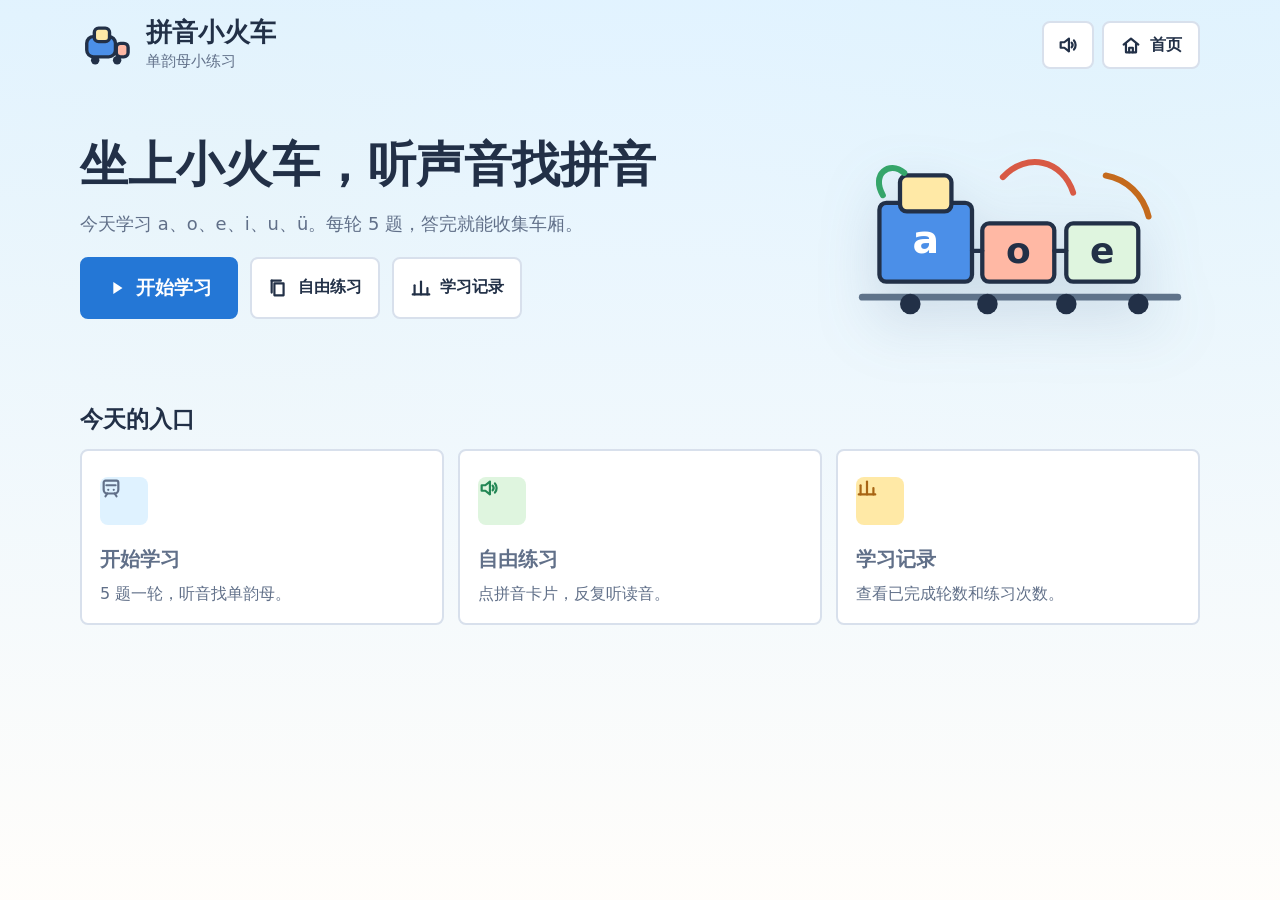
==== index.html @ 7b32546c "first commit" ====
<!doctype html>
<html lang="zh-CN">
  <head>
    <meta charset="UTF-8" />
    <meta name="viewport" content="width=device-width, initial-scale=1.0" />
    <title>拼音小火车</title>
    <link rel="stylesheet" href="./styles.css" />
  </head>
  <body>
    <div id="app" class="app-shell" aria-live="polite"></div>
    <script src="./app.js"></script>
  </body>
</html>
---- styles.css ----
:root {
  color-scheme: light;
  --ink: #223047;
  --muted: #617089;
  --paper: #fffdfa;
  --surface: #ffffff;
  --line: #d8e0ec;
  --sky: #dff2ff;
  --leaf: #dff5df;
  --sun: #ffe9a6;
  --coral: #ffb8a4;
  --blue: #4b8fe8;
  --green: #35a56a;
  --red: #d85a45;
  --shadow: 0 18px 38px rgba(38, 59, 92, 0.16);
  --radius: 8px;
}

* {
  box-sizing: border-box;
}

html,
body {
  min-height: 100%;
}

body {
  margin: 0;
  font-family:
    "PingFang SC", "Microsoft YaHei", "Noto Sans CJK SC", system-ui,
    sans-serif;
  background:
    linear-gradient(180deg, rgba(223, 242, 255, 0.92), rgba(255, 253, 250, 0.9)),
    radial-gradient(circle at 18% 20%, rgba(255, 233, 166, 0.45), transparent 28%),
    radial-gradient(circle at 88% 12%, rgba(223, 245, 223, 0.7), transparent 30%);
  color: var(--ink);
}

button {
  font: inherit;
}

.app-shell {
  min-height: 100vh;
}

.screen {
  min-height: 100vh;
  display: flex;
  flex-direction: column;
}

.topbar {
  width: min(1120px, calc(100% - 32px));
  margin: 0 auto;
  padding: 18px 0 10px;
  display: flex;
  align-items: center;
  justify-content: space-between;
  gap: 12px;
}

.brand {
  display: flex;
  align-items: center;
  gap: 12px;
  min-width: 0;
}

.brand-mark {
  width: 54px;
  height: 54px;
  flex: 0 0 auto;
}

.brand-copy {
  min-width: 0;
}

.brand-title {
  margin: 0;
  font-size: 1.6rem;
  line-height: 1.15;
}

.brand-subtitle {
  margin: 4px 0 0;
  color: var(--muted);
  font-size: 0.95rem;
}

.toolbar {
  display: flex;
  align-items: center;
  gap: 8px;
  flex-wrap: wrap;
  justify-content: flex-end;
}

.icon-button,
.text-button,
.primary-button,
.choice-button,
.mode-card,
.letter-card {
  border: 2px solid var(--line);
  border-radius: var(--radius);
  background: var(--surface);
  color: var(--ink);
  cursor: pointer;
  transition:
    transform 140ms ease,
    box-shadow 140ms ease,
    border-color 140ms ease,
    background 140ms ease;
}

.icon-button,
.text-button,
.primary-button {
  display: inline-flex;
  align-items: center;
  justify-content: center;
  gap: 8px;
  min-height: 48px;
}

.icon-button {
  width: 52px;
  padding: 0;
}

.text-button {
  padding: 0 16px;
  font-weight: 700;
}

.primary-button {
  min-height: 62px;
  padding: 0 24px;
  border-color: #2477d6;
  background: #2477d6;
  color: #fff;
  font-size: 1.2rem;
  font-weight: 800;
}

.icon {
  width: 22px;
  height: 22px;
  stroke: currentColor;
  stroke-width: 2.4;
  stroke-linecap: round;
  stroke-linejoin: round;
  fill: none;
  flex: 0 0 auto;
}

.icon-fill {
  fill: currentColor;
  stroke: none;
}

.icon-button:hover,
.text-button:hover,
.primary-button:hover,
.choice-button:hover,
.mode-card:hover,
.letter-card:hover {
  transform: translateY(-2px);
  box-shadow: var(--shadow);
  border-color: #8eb7ee;
}

.icon-button:focus-visible,
.text-button:focus-visible,
.primary-button:focus-visible,
.choice-button:focus-visible,
.mode-card:focus-visible,
.letter-card:focus-visible {
  outline: 4px solid rgba(75, 143, 232, 0.28);
  outline-offset: 2px;
}

.hero-band {
  width: min(1120px, calc(100% - 32px));
  margin: 0 auto;
  padding: 18px 0 28px;
  display: grid;
  grid-template-columns: minmax(0, 1fr) 360px;
  align-items: center;
  gap: 28px;
}

.welcome-copy {
  display: grid;
  gap: 18px;
}

.welcome-title {
  margin: 0;
  max-width: 720px;
  font-size: 3rem;
  line-height: 1.08;
}

.welcome-note {
  margin: 0;
  color: var(--muted);
  font-size: 1.12rem;
  line-height: 1.65;
  max-width: 620px;
}

.hero-actions {
  display: flex;
  gap: 12px;
  flex-wrap: wrap;
}

.train-scene {
  width: 100%;
  max-width: 360px;
  justify-self: center;
  filter: drop-shadow(0 20px 28px rgba(55, 89, 128, 0.18));
}

.section {
  width: min(1120px, calc(100% - 32px));
  margin: 0 auto;
  padding: 18px 0 34px;
}

.section-title {
  margin: 0 0 14px;
  font-size: 1.45rem;
}

.mode-grid {
  display: grid;
  grid-template-columns: repeat(3, minmax(0, 1fr));
  gap: 14px;
}

.mode-card {
  min-height: 156px;
  padding: 18px;
  display: grid;
  align-content: space-between;
  text-align: left;
}

.mode-card strong {
  display: block;
  font-size: 1.25rem;
}

.mode-card span {
  display: block;
  color: var(--muted);
  margin-top: 8px;
  line-height: 1.45;
}

.mode-art {
  width: 48px;
  height: 48px;
  display: grid;
  place-items: center;
  color: #2477d6;
  background: var(--sky);
  border-radius: var(--radius);
  margin-bottom: 12px;
}

.mode-card:nth-child(2) .mode-art {
  color: #238755;
  background: var(--leaf);
}

.mode-card:nth-child(3) .mode-art {
  color: #a86413;
  background: var(--sun);
}

.game-layout {
  width: min(1040px, calc(100% - 32px));
  margin: 0 auto;
  padding: 16px 0 28px;
  flex: 1;
  display: grid;
  grid-template-rows: auto 1fr auto;
  gap: 16px;
}

.progress-row {
  display: grid;
  grid-template-columns: minmax(90px, auto) 1fr minmax(90px, auto);
  align-items: center;
  gap: 12px;
}

.progress-text {
  color: var(--muted);
  font-weight: 800;
  white-space: nowrap;
}

.progress-track {
  height: 14px;
  border-radius: 999px;
  background: rgba(255, 255, 255, 0.74);
  border: 2px solid var(--line);
  overflow: hidden;
}

.progress-fill {
  height: 100%;
  width: 0%;
  background: linear-gradient(90deg, var(--green), var(--blue));
  transition: width 220ms ease;
}

.question-stage {
  display: grid;
  grid-template-columns: 340px minmax(0, 1fr);
  align-items: center;
  gap: 24px;
  min-height: 360px;
}

.sound-panel {
  background: var(--surface);
  border: 2px solid var(--line);
  border-radius: var(--radius);
  padding: 20px;
  min-height: 330px;
  display: grid;
  align-content: center;
  justify-items: center;
  gap: 18px;
}

.sound-disc {
  width: 180px;
  height: 180px;
  border-radius: 50%;
  border: 8px solid #ffe07a;
  background:
    linear-gradient(135deg, #ffffff 0 45%, #eff7ff 45% 100%);
  display: grid;
  place-items: center;
  position: relative;
  box-shadow: inset 0 -10px 0 rgba(34, 48, 71, 0.07);
}

.sound-disc::before,
.sound-disc::after {
  content: "";
  position: absolute;
  border-radius: 50%;
  border: 3px solid rgba(75, 143, 232, 0.38);
  animation: pulse 1.4s ease-out infinite;
}

.sound-disc::before {
  inset: 26px;
}

.sound-disc::after {
  inset: 8px;
  animation-delay: 0.24s;
}

.sound-letter {
  font-size: 5rem;
  line-height: 1;
  font-weight: 900;
  color: var(--blue);
  z-index: 1;
}

.sound-prompt {
  margin: 0;
  min-height: 62px;
  color: var(--muted);
  font-size: 1.25rem;
  line-height: 1.45;
  text-align: center;
}

.choices {
  display: grid;
  grid-template-columns: repeat(3, minmax(0, 1fr));
  gap: 14px;
}

.choice-button {
  min-height: 168px;
  padding: 16px;
  display: grid;
  place-items: center;
  font-size: 4rem;
  font-weight: 900;
  line-height: 1;
}

.choice-button.correct {
  border-color: #238755;
  background: #ecfbf1;
  color: #17683f;
  animation: pop 360ms ease;
}

.choice-button.wrong {
  border-color: #d85a45;
  background: #fff0ec;
  color: #a83223;
  animation: shake 360ms ease;
}

.feedback-row {
  min-height: 72px;
  display: grid;
  grid-template-columns: 1fr auto;
  align-items: center;
  gap: 12px;
}

.feedback {
  margin: 0;
  padding: 14px 16px;
  min-height: 58px;
  border: 2px solid var(--line);
  border-radius: var(--radius);
  background: rgba(255, 255, 255, 0.76);
  color: var(--ink);
  font-size: 1.18rem;
  font-weight: 800;
  display: flex;
  align-items: center;
}

.practice-grid {
  width: min(980px, calc(100% - 32px));
  margin: 0 auto;
  padding: 18px 0 32px;
  display: grid;
  grid-template-columns: repeat(3, minmax(0, 1fr));
  gap: 14px;
}

.letter-card {
  min-height: 178px;
  padding: 18px;
  display: grid;
  grid-template-rows: auto 1fr auto;
  gap: 10px;
}

.letter-symbol {
  font-size: 4.5rem;
  line-height: 1;
  font-weight: 900;
  color: var(--blue);
}

.letter-word {
  color: var(--muted);
  font-size: 1.15rem;
  align-self: end;
}

.record-panel,
.result-panel {
  width: min(920px, calc(100% - 32px));
  margin: 20px auto 34px;
  background: rgba(255, 255, 255, 0.86);
  border: 2px solid var(--line);
  border-radius: var(--radius);
  padding: 22px;
}

.result-title {
  margin: 0;
  font-size: 2.2rem;
  line-height: 1.18;
}

.result-subtitle {
  margin: 8px 0 0;
  color: var(--muted);
  font-size: 1.12rem;
}

.carriage-line {
  margin: 22px 0;
  display: flex;
  gap: 8px;
  flex-wrap: wrap;
}

.carriage {
  min-width: 78px;
  min-height: 60px;
  border: 2px solid #cc7b2d;
  border-radius: var(--radius);
  background: #ffd56c;
  display: grid;
  place-items: center;
  position: relative;
  font-size: 2rem;
  font-weight: 900;
}

.carriage::before,
.carriage::after {
  content: "";
  position: absolute;
  bottom: -10px;
  width: 16px;
  height: 16px;
  border-radius: 50%;
  background: #334155;
}

.carriage::before {
  left: 14px;
}

.carriage::after {
  right: 14px;
}

.stats-grid {
  display: grid;
  grid-template-columns: repeat(3, minmax(0, 1fr));
  gap: 12px;
}

.stat-tile {
  min-height: 120px;
  border: 2px solid var(--line);
  border-radius: var(--radius);
  background: var(--surface);
  padding: 14px;
}

.stat-letter {
  font-size: 2.2rem;
  font-weight: 900;
  color: var(--blue);
}

.stat-copy {
  margin-top: 8px;
  color: var(--muted);
  line-height: 1.45;
}

.empty-note {
  margin: 0;
  color: var(--muted);
  font-size: 1.12rem;
  line-height: 1.6;
}

@keyframes pulse {
  0% {
    transform: scale(0.86);
    opacity: 0.8;
  }
  100% {
    transform: scale(1.08);
    opacity: 0.12;
  }
}

@keyframes pop {
  50% {
    transform: scale(1.04);
  }
}

@keyframes shake {
  25% {
    transform: translateX(-6px);
  }
  50% {
    transform: translateX(6px);
  }
  75% {
    transform: translateX(-3px);
  }
}

@media (max-width: 860px) {
  .hero-band,
  .question-stage {
    grid-template-columns: 1fr;
  }

  .train-scene {
    max-width: 300px;
  }

  .mode-grid,
  .choices,
  .practice-grid,
  .stats-grid {
    grid-template-columns: 1fr;
  }

  .welcome-title {
    font-size: 2.25rem;
  }

  .sound-panel {
    min-height: 280px;
  }

  .choice-button {
    min-height: 112px;
  }
}

@media (max-width: 560px) {
  .topbar {
    align-items: flex-start;
    flex-direction: column;
  }

  .toolbar {
    justify-content: flex-start;
  }

  .brand-title {
    font-size: 1.35rem;
  }

  .brand-subtitle {
    font-size: 0.9rem;
  }

  .welcome-title {
    font-size: 1.9rem;
  }

  .progress-row {
    grid-template-columns: 1fr;
  }

  .feedback-row {
    grid-template-columns: 1fr;
  }

  .sound-disc {
    width: 150px;
    height: 150px;
  }

  .sound-letter {
    font-size: 4rem;
  }
}
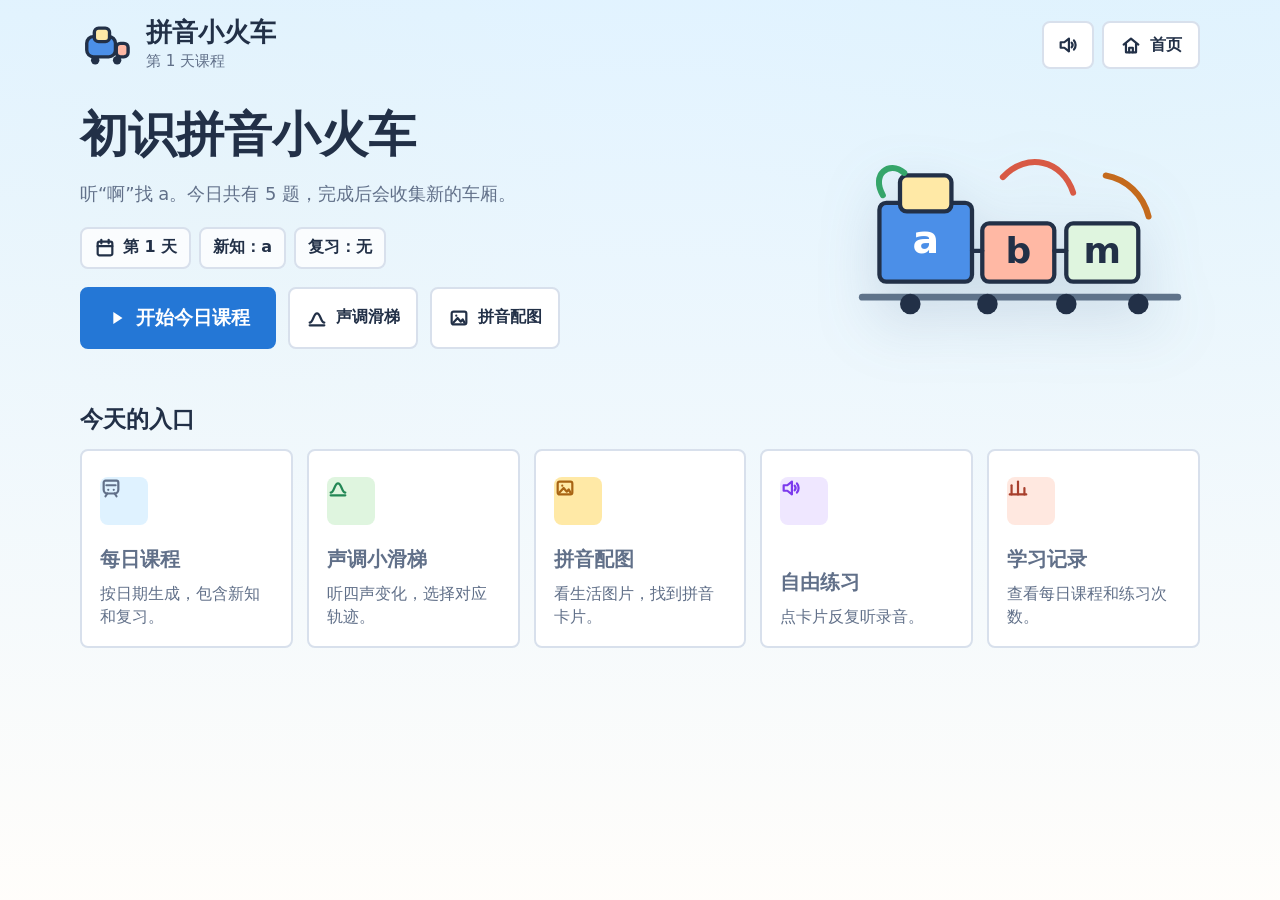
==== commit 6dd4ad2c: "Add parent records and generated audio" ====
--- a/index.html
+++ b/index.html
@@ -4,6 +4,7 @@
     <meta charset="UTF-8" />
     <meta name="viewport" content="width=device-width, initial-scale=1.0" />
     <title>拼音小火车</title>
+    <link rel="icon" href="data:image/svg+xml,%3Csvg xmlns='http://www.w3.org/2000/svg' viewBox='0 0 64 64'%3E%3Crect x='8' y='24' width='34' height='22' rx='7' fill='%234b8fe8'/%3E%3Crect x='17' y='12' width='18' height='17' rx='5' fill='%23ffe9a6'/%3E%3Ccircle cx='18' cy='50' r='5' fill='%23223047'/%3E%3Ccircle cx='44' cy='50' r='5' fill='%23223047'/%3E%3C/svg%3E" />
     <link rel="stylesheet" href="./styles.css" />
   </head>
   <body>
--- a/styles.css
+++ b/styles.css
@@ -98,6 +98,19 @@
   justify-content: flex-end;
 }
 
+.audio-status {
+  min-height: 40px;
+  padding: 0 10px;
+  border: 2px solid #f0c56a;
+  border-radius: var(--radius);
+  background: #fff6db;
+  color: #805200;
+  display: inline-flex;
+  align-items: center;
+  font-size: 0.9rem;
+  font-weight: 900;
+}
+
 .icon-button,
 .text-button,
 .primary-button,
@@ -237,9 +250,28 @@
   font-size: 1.45rem;
 }
 
+.course-summary {
+  display: flex;
+  flex-wrap: wrap;
+  gap: 8px;
+}
+
+.course-summary span {
+  min-height: 42px;
+  padding: 0 12px;
+  border: 2px solid var(--line);
+  border-radius: var(--radius);
+  background: rgba(255, 255, 255, 0.76);
+  color: var(--ink);
+  display: inline-flex;
+  align-items: center;
+  gap: 7px;
+  font-weight: 800;
+}
+
 .mode-grid {
   display: grid;
-  grid-template-columns: repeat(3, minmax(0, 1fr));
+  grid-template-columns: repeat(auto-fit, minmax(190px, 1fr));
   gap: 14px;
 }
 
@@ -282,6 +314,16 @@
 .mode-card:nth-child(3) .mode-art {
   color: #a86413;
   background: var(--sun);
+}
+
+.mode-card:nth-child(4) .mode-art {
+  color: #7c3aed;
+  background: #efe7ff;
+}
+
+.mode-card:nth-child(5) .mode-art {
+  color: #a83f2d;
+  background: #ffe8e0;
 }
 
 .game-layout {
@@ -330,7 +372,9 @@
   min-height: 360px;
 }
 
-.sound-panel {
+.sound-panel,
+.picture-panel,
+.tone-panel {
   background: var(--surface);
   border: 2px solid var(--line);
   border-radius: var(--radius);
@@ -340,6 +384,18 @@
   align-content: center;
   justify-items: center;
   gap: 18px;
+}
+
+.picture-panel {
+  background:
+    linear-gradient(180deg, rgba(255, 255, 255, 0.92), rgba(255, 250, 232, 0.9)),
+    var(--surface);
+}
+
+.tone-panel {
+  background:
+    linear-gradient(180deg, rgba(255, 255, 255, 0.94), rgba(236, 251, 241, 0.88)),
+    var(--surface);
 }
 
 .sound-disc {
@@ -396,6 +452,10 @@
   gap: 14px;
 }
 
+.tone-choices {
+  grid-template-columns: repeat(2, minmax(0, 1fr));
+}
+
 .choice-button {
   min-height: 168px;
   padding: 16px;
@@ -404,6 +464,78 @@
   font-size: 4rem;
   font-weight: 900;
   line-height: 1;
+}
+
+.tone-choice {
+  gap: 8px;
+  align-content: center;
+  font-size: 1rem;
+}
+
+.tone-label {
+  font-size: 3.2rem;
+  line-height: 1;
+  font-weight: 900;
+}
+
+.tone-name {
+  color: var(--muted);
+  font-size: 1rem;
+  font-weight: 800;
+}
+
+.tone-disc {
+  border-color: #b7e4c7;
+}
+
+.tone-track {
+  width: min(100%, 180px);
+  height: auto;
+}
+
+.tone-track.compact {
+  width: 120px;
+}
+
+.tone-grid {
+  fill: none;
+  stroke: rgba(97, 112, 137, 0.22);
+  stroke-width: 2;
+}
+
+.tone-line {
+  fill: none;
+  stroke-width: 8;
+  stroke-linecap: round;
+  stroke-linejoin: round;
+}
+
+.picture-art {
+  width: min(100%, 220px);
+  aspect-ratio: 1;
+  border: 2px solid color-mix(in srgb, var(--item-color) 55%, var(--line));
+  border-radius: var(--radius);
+  background:
+    linear-gradient(180deg, rgba(255, 255, 255, 0.82), rgba(255, 255, 255, 0.5)),
+    color-mix(in srgb, var(--item-color) 16%, white);
+  display: grid;
+  place-items: center;
+  align-content: center;
+  gap: 10px;
+  box-shadow: inset 0 -10px 0 rgba(34, 48, 71, 0.06);
+}
+
+.picture-emoji {
+  font-size: 4.7rem;
+  line-height: 1;
+}
+
+.picture-word {
+  color: var(--ink);
+  font-size: 1.25rem;
+  line-height: 1.25;
+  font-weight: 900;
+  text-align: center;
 }
 
 .choice-button.correct {
@@ -442,21 +574,73 @@
   align-items: center;
 }
 
-.practice-grid {
+.practice-section {
   width: min(980px, calc(100% - 32px));
   margin: 0 auto;
-  padding: 18px 0 32px;
-  display: grid;
-  grid-template-columns: repeat(3, minmax(0, 1fr));
+  padding: 12px 0 24px;
+}
+
+.practice-grid {
+  display: grid;
+  grid-template-columns: repeat(auto-fit, minmax(190px, 1fr));
   gap: 14px;
 }
 
-.letter-card {
+.tone-card-grid {
+  display: grid;
+  grid-template-columns: repeat(auto-fit, minmax(170px, 1fr));
+  gap: 14px;
+}
+
+.letter-card,
+.tone-card {
   min-height: 178px;
   padding: 18px;
   display: grid;
-  grid-template-rows: auto 1fr auto;
   gap: 10px;
+}
+
+.letter-card {
+  grid-template-rows: auto auto auto;
+  justify-items: center;
+}
+
+.letter-card .picture-art {
+  width: 100%;
+  max-width: 132px;
+}
+
+.letter-card .picture-emoji {
+  font-size: 2.8rem;
+}
+
+.letter-card .picture-word {
+  font-size: 0.95rem;
+}
+
+.tone-card {
+  border: 2px solid var(--line);
+  border-radius: var(--radius);
+  background: var(--surface);
+  color: var(--ink);
+  cursor: pointer;
+  align-content: center;
+  justify-items: center;
+  transition:
+    transform 140ms ease,
+    box-shadow 140ms ease,
+    border-color 140ms ease;
+}
+
+.tone-card:hover {
+  transform: translateY(-2px);
+  box-shadow: var(--shadow);
+  border-color: #8eb7ee;
+}
+
+.tone-card:focus-visible {
+  outline: 4px solid rgba(75, 143, 232, 0.28);
+  outline-offset: 2px;
 }
 
 .letter-symbol {
@@ -474,7 +658,7 @@
 
 .record-panel,
 .result-panel {
-  width: min(920px, calc(100% - 32px));
+  width: min(1040px, calc(100% - 32px));
   margin: 20px auto 34px;
   background: rgba(255, 255, 255, 0.86);
   border: 2px solid var(--line);
@@ -539,6 +723,113 @@
   gap: 12px;
 }
 
+.record-overview {
+  display: grid;
+  grid-template-columns: repeat(4, minmax(0, 1fr));
+  gap: 12px;
+  margin: 0 0 20px;
+}
+
+.overview-tile {
+  min-height: 132px;
+  border: 2px solid var(--line);
+  border-radius: var(--radius);
+  background: var(--surface);
+  padding: 14px;
+  display: grid;
+  align-content: space-between;
+  gap: 8px;
+}
+
+.overview-tile span,
+.overview-tile small,
+.daily-row span,
+.daily-metric span {
+  color: var(--muted);
+}
+
+.overview-tile strong {
+  font-size: 1.9rem;
+  line-height: 1.05;
+}
+
+.record-section {
+  margin-top: 20px;
+}
+
+.today-record {
+  display: grid;
+  grid-template-columns: 190px 1fr;
+  gap: 12px;
+  align-items: stretch;
+}
+
+.today-score,
+.today-detail,
+.daily-row {
+  border: 2px solid var(--line);
+  border-radius: var(--radius);
+  background: var(--surface);
+  padding: 14px;
+}
+
+.today-score {
+  display: grid;
+  place-items: center;
+  text-align: center;
+}
+
+.today-score strong {
+  color: #2477d6;
+  font-size: 3rem;
+  line-height: 1;
+}
+
+.today-score span {
+  color: var(--muted);
+  margin-top: 8px;
+}
+
+.today-detail {
+  display: grid;
+  align-content: center;
+  gap: 10px;
+  font-size: 1.12rem;
+}
+
+.today-detail p {
+  margin: 0;
+  line-height: 1.55;
+}
+
+.daily-list {
+  display: grid;
+  gap: 10px;
+}
+
+.daily-row {
+  display: grid;
+  grid-template-columns: minmax(0, 1.4fr) minmax(130px, 0.6fr) minmax(160px, 0.8fr);
+  gap: 12px;
+  align-items: center;
+}
+
+.daily-row strong,
+.daily-row span {
+  display: block;
+  line-height: 1.45;
+}
+
+.daily-metric {
+  text-align: right;
+}
+
+.weak-note {
+  color: #805200;
+  font-weight: 800;
+  line-height: 1.45;
+}
+
 .stat-tile {
   min-height: 120px;
   border: 2px solid var(--line);
@@ -566,6 +857,17 @@
   line-height: 1.6;
 }
 
+.record-summary {
+  display: grid;
+  gap: 6px;
+  margin-bottom: 18px;
+}
+
+.subsection-title {
+  margin: 18px 0 12px;
+  font-size: 1.15rem;
+}
+
 @keyframes pulse {
   0% {
     transform: scale(0.86);
@@ -608,8 +910,19 @@
   .mode-grid,
   .choices,
   .practice-grid,
+  .tone-card-grid,
+  .record-overview,
   .stats-grid {
     grid-template-columns: 1fr;
+  }
+
+  .today-record,
+  .daily-row {
+    grid-template-columns: 1fr;
+  }
+
+  .daily-metric {
+    text-align: left;
   }
 
   .welcome-title {
